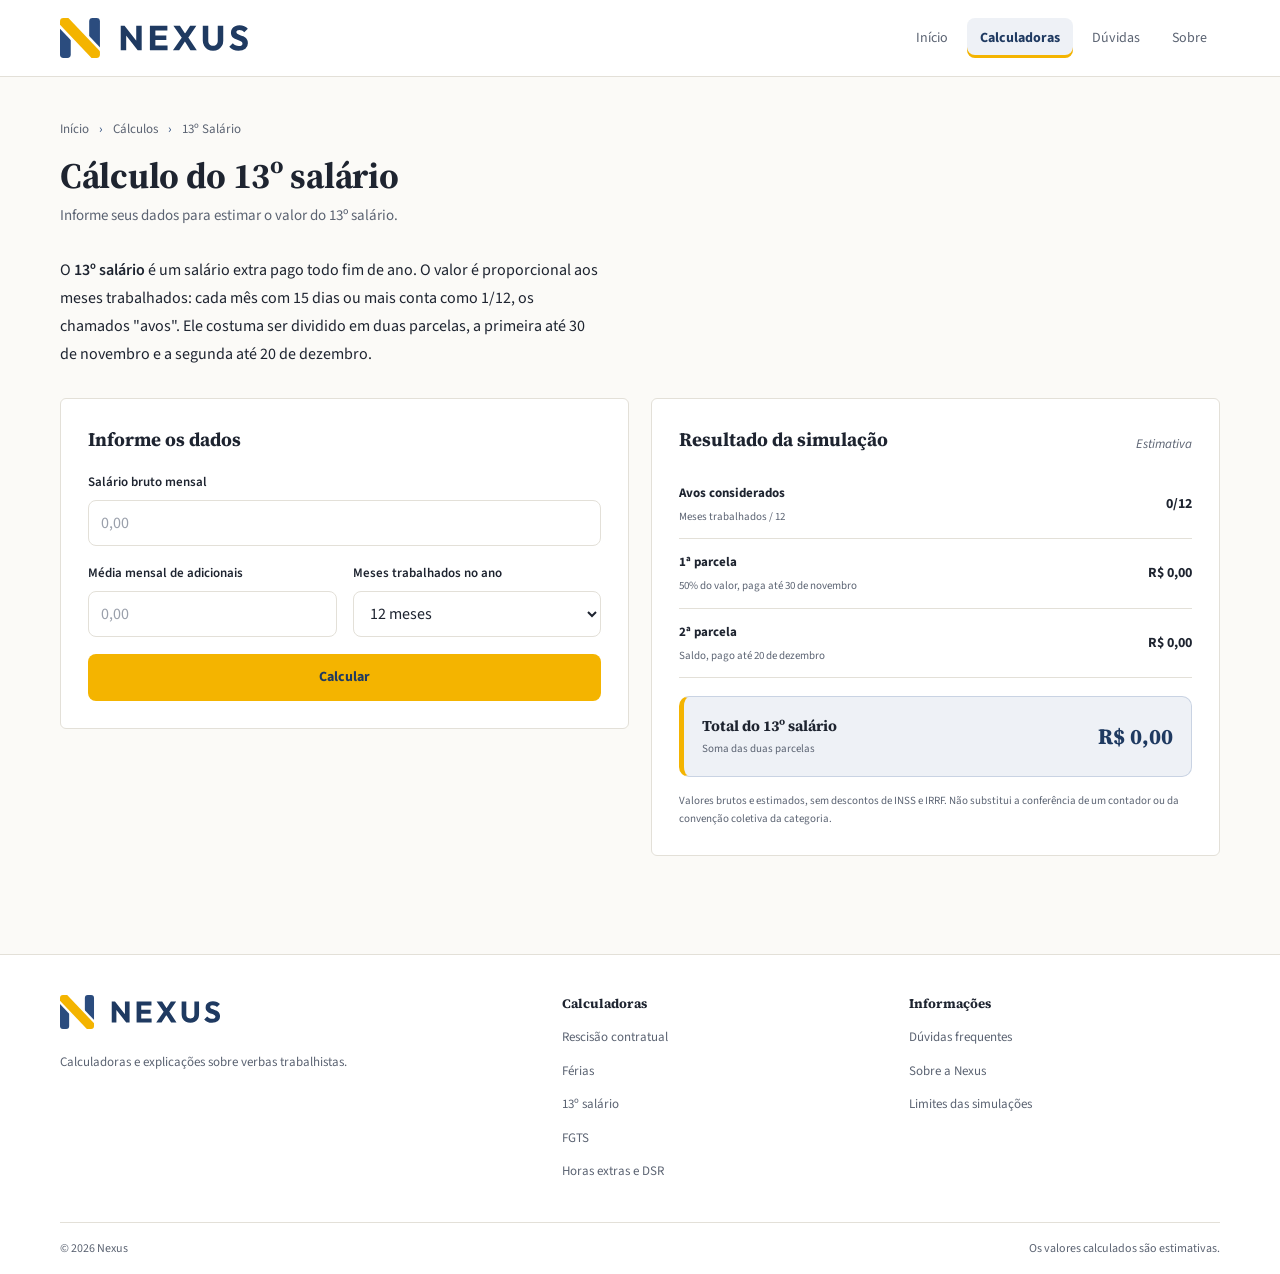
==== pages/decimo-terceiro.html @ 09d4d83d "Add files via upload" ====
<!DOCTYPE html>
<html lang="pt-BR">
<head>
    <meta charset="UTF-8">
    <meta name="viewport" content="width=device-width, initial-scale=1.0">
    <meta name="description" content="Estime o 13º salário proporcional e o valor de cada parcela.">
    <meta name="theme-color" content="#2B4C7E">
    <title>Calculadora de 13º salário | Nexus</title>
    <link rel="stylesheet" href="../assets/css/main.css">
    <link rel="icon" href="../assets/img/icone.svg" type="image/svg+xml">
    <link rel="icon" href="../assets/img/icone.png" type="image/png" sizes="192x192">
    <link rel="apple-touch-icon" href="../assets/img/icone.png">
</head>

<body>
    <header class="site-header">
        <div class="header-inner">
            <a class="logo" href="../index.html" aria-label="Nexus, página inicial"><img src="../assets/img/logo.svg" alt="Nexus" width="189" height="40"></a>
            <nav>
                <ul class="nav-list">
                    <li><a href="../index.html">Início</a></li>
                    <li><a href="../index.html#calculadoras" aria-current="page">Calculadoras</a></li>
                    <li><a href="duvidas.html">Dúvidas</a></li>
                    <li><a href="sobre.html">Sobre</a></li>
                </ul>
            </nav>
        </div>
    </header>

    <main class="page-main">
        <section class="titulo">
            <div class="breadcrumb">Início <span>›</span> Cálculos <span>›</span> 13º Salário</div>
            <div class="titulo-conteudo">
                <h1>Cálculo do 13º salário</h1>
                <p>Informe seus dados para estimar o valor do 13º salário.</p>
            </div>
        </section>

        <section class="intro">
            <p>O <strong>13º salário</strong> é um salário extra pago todo fim de ano. O valor é proporcional aos meses trabalhados: cada mês com 15 dias ou mais conta como 1/12, os chamados "avos". Ele costuma ser dividido em duas parcelas, a primeira até 30 de novembro e a segunda até 20 de dezembro.</p>
        </section>

        <div class="calculadora">
            <div class="container-forms">
                <h2>Informe os dados</h2>
                <div class="campo">
                    <label for="salario">Salário bruto mensal</label>
                    <input type="number" id="salario" placeholder="0,00" min="0" step="0.01">
                </div>
                <div class="campo">
                    <label for="variaveis">Média mensal de adicionais</label>
                    <input type="number" id="variaveis" placeholder="0,00" min="0" step="0.01">
                </div>
                <div class="campo">
                    <label for="meses">Meses trabalhados no ano</label>
                    <select id="meses">
                        <option value="12">12 meses</option>
                        <option value="11">11 meses</option>
                        <option value="10">10 meses</option>
                        <option value="9">9 meses</option>
                        <option value="8">8 meses</option>
                        <option value="7">7 meses</option>
                        <option value="6">6 meses</option>
                        <option value="5">5 meses</option>
                        <option value="4">4 meses</option>
                        <option value="3">3 meses</option>
                        <option value="2">2 meses</option>
                        <option value="1">1 mês</option>
                    </select>
                </div>
                <p class="erro" id="erro" role="alert"></p>
                <button class="btn-calcular" id="calcular" type="button">Calcular</button>
            </div>

            <div class="card resultado">
                <div class="resultado-topo">
                    <h2>Resultado da simulação</h2>
                    <span class="badge">Estimativa</span>
                </div>
                <div class="resultado-item">
                    <div>
                        <strong>Avos considerados</strong>
                        <small>Meses trabalhados / 12</small>
                    </div>
                    <strong id="r-avos">0/12</strong>
                </div>
                <div class="resultado-item">
                    <div>
                        <strong>1ª parcela</strong>
                        <small>50% do valor, paga até 30 de novembro</small>
                    </div>
                    <strong id="r-p1">R$ 0,00</strong>
                </div>
                <div class="resultado-item">
                    <div>
                        <strong>2ª parcela</strong>
                        <small>Saldo, pago até 20 de dezembro</small>
                    </div>
                    <strong id="r-p2">R$ 0,00</strong>
                </div>
                <div class="total">
                    <div>
                        <strong>Total do 13º salário</strong>
                        <small>Soma das duas parcelas</small>
                    </div>
                    <strong id="r-total">R$ 0,00</strong>
                </div>
                <small class="nota">Valores brutos e estimados, sem descontos de INSS e IRRF. Não substitui a conferência de um contador ou da convenção coletiva da categoria.</small>
            </div>
        </div>
    </main>

    <footer class="site-footer">
        <div class="footer-inner">
            <div class="footer-brand">
                <a class="footer-logo" href="../index.html" aria-label="Nexus, página inicial"><img src="../assets/img/logo.svg" alt="Nexus" width="161" height="34"></a>
                <p>Calculadoras e explicações sobre verbas trabalhistas.</p>
            </div>
            <div>
                <h2>Calculadoras</h2>
                <ul>
                    <li><a href="recisao.html">Rescisão contratual</a></li>
                    <li><a href="ferias.html">Férias</a></li>
                    <li><a href="decimo-terceiro.html">13º salário</a></li>
                    <li><a href="fgts.html">FGTS</a></li>
                    <li><a href="horas-extras.html">Horas extras e DSR</a></li>
                </ul>
            </div>
            <div>
                <h2>Informações</h2>
                <ul>
                    <li><a href="duvidas.html">Dúvidas frequentes</a></li>
                    <li><a href="sobre.html">Sobre a Nexus</a></li>
                    <li><a href="sobre.html#seguranca">Limites das simulações</a></li>
                </ul>
            </div>
        </div>
        <div class="footer-bottom">
            <span>© 2026 Nexus</span>
            <span>Os valores calculados são estimativas.</span>
        </div>
    </footer>

    <script src="../assets/js/utils.js"></script>
    <script src="../assets/js/decimo-terceiro.js"></script>
</body>
</html>
---- assets/css/main.css ----
@import url('https://fonts.googleapis.com/css2?family=Source+Sans+3:wght@400;500;600;700&family=Source+Serif+4:wght@500;600;700&display=swap');

:root {
    --brand: #2B4C7E;
    --brand-dark: #1F3A61;
    --accent: #F4B400;
    --accent-dark: #DB9F00;
    --accent-soft: #FFF3CC;
    --soft: #EEF1F6;
    --bg: #FBFAF7;
    --surface: #FFFFFF;
    --text: #1E2430;
    --muted: #5B6372;
    --border: #E3E0D8;
    --radius: 6px;
}

* {
    box-sizing: border-box;
}

html {
    scroll-behavior: smooth;
}

body {
    margin: 0;
    min-height: 100vh;
    background: var(--bg);
    color: var(--text);
    font-family: 'Source Sans 3', system-ui, sans-serif;
    line-height: 1.6;
}

a {
    color: inherit;
}

button,
input,
select {
    font: inherit;
}

.site-header {
    background: var(--surface);
    border-bottom: 1px solid var(--border);
}

.header-inner {
    width: min(92%, 1160px);
    min-height: 76px;
    margin: auto;
    display: flex;
    align-items: center;
    justify-content: space-between;
    gap: 24px;
}

.logo,
.footer-logo {
    display: inline-flex;
    align-items: center;
    text-decoration: none;
}

.logo img,
.footer-logo img {
    display: block;
    width: auto;
}

.logo img {
    height: 40px;
}

.footer-logo img {
    height: 34px;
}

.nav-list {
    display: flex;
    gap: 6px;
    list-style: none;
    margin: 0;
    padding: 0;
}

.nav-list a {
    display: block;
    padding: 9px 13px;
    border-radius: 8px;
    color: var(--muted);
    text-decoration: none;
    font-size: 14px;
}

.nav-list a:hover {
    background: var(--soft);
    color: var(--brand-dark);
}

.nav-list a[aria-current="page"] {
    background: var(--soft);
    color: var(--brand-dark);
    font-weight: 700;
    box-shadow: inset 0 -3px 0 var(--accent);
}

.page-main {
    padding-bottom: 54px;
}

.titulo,
.calculadora,
.pagina {
    width: min(92%, 1160px);
    margin-inline: auto;
}

.titulo {
    padding: 42px 0 28px;
}

.breadcrumb {
    font-size: 13px;
    color: var(--muted);
    margin-bottom: 14px;
}

.breadcrumb span {
    padding: 0 7px;
    color: var(--brand);
}

.titulo-conteudo h1 {
    font: 700 clamp(27px, 4vw, 36px)/1.2 'Source Serif 4', Georgia, serif;
    letter-spacing: -0.3px;
    margin: 0 0 7px;
}

.titulo p {
    margin: 0;
    color: var(--muted);
    font-size: 15px;
}

.intro {
    width: min(92%, 1160px);
    margin: 0 auto 30px;
}

.intro p {
    max-width: 68ch;
    margin: 0;
    font-size: 16px;
    line-height: 1.75;
}

.intro strong {
    font-weight: 600;
}

.calculadora {
    display: grid;
    grid-template-columns: minmax(0, 1fr) minmax(0, 1fr);
    align-items: start;
    gap: 22px;
    margin-bottom: 24px;
}

.container-forms,
.card.resultado {
    min-width: 0;
    padding: 27px;
    border: 1px solid var(--border);
    border-radius: var(--radius);
    background: var(--surface);
}

.container-forms {
    display: grid;
    grid-template-columns: repeat(2, minmax(0, 1fr));
    gap: 0 16px;
}

.container-forms h2,
.container-forms > .campo:first-of-type,
.opcao,
.erro,
.btn-calcular {
    grid-column: 1 / -1;
}

.container-forms h2,
.resultado-topo h2 {
    font: 700 19px 'Source Serif 4', Georgia, serif;
    margin: 0 0 20px;
}

.campo {
    min-width: 0;
    margin-bottom: 17px;
}

.campo label {
    display: block;
    margin-bottom: 7px;
    font-size: 13px;
    font-weight: 600;
    color: var(--text);
}

.campo input,
.campo select {
    width: 100%;
    height: 46px;
    padding: 0 12px;
    border: 1px solid var(--border);
    border-radius: 8px;
    background: #fff;
    color: var(--text);
    outline: none;
}

.campo input::placeholder {
    color: #9aa0ab;
}

.campo input:focus,
.campo select:focus {
    border-color: var(--brand);
    box-shadow: 0 0 0 3px rgba(43, 76, 126, 0.15);
}

.campo select {
    cursor: pointer;
}

.opcao {
    display: flex;
    align-items: center;
    gap: 13px;
    padding: 15px 0;
    margin: 4px 0 14px;
    border-top: 1px solid var(--border);
}

.opcao strong {
    display: block;
    font-size: 13px;
    margin-bottom: 3px;
}

.opcao small {
    display: block;
    color: var(--muted);
    font-size: 12px;
}

.switch {
    width: 44px;
    height: 25px;
    padding: 3px;
    flex: 0 0 auto;
    border: 0;
    border-radius: 30px;
    background: #a9afba;
    cursor: pointer;
}

.switch div {
    width: 19px;
    height: 19px;
    border-radius: 50%;
    background: white;
    transition: transform 0.18s;
}

.switch.ativo {
    background: var(--brand);
}

.switch.ativo div {
    transform: translateX(19px);
}

.btn-calcular {
    min-height: 47px;
    border: 0;
    border-radius: 8px;
    background: var(--accent);
    color: var(--brand-dark);
    font-weight: 700;
    font-size: 14px;
    cursor: pointer;
}

.btn-calcular:hover {
    background: var(--accent-dark);
}

.btn-calcular:focus-visible,
a:focus-visible,
.switch:focus-visible {
    outline: 3px solid rgba(43, 76, 126, 0.4);
    outline-offset: 3px;
}

.resultado-topo {
    display: flex;
    align-items: center;
    justify-content: space-between;
    gap: 12px;
    margin-bottom: 8px;
}

.resultado-topo h2 {
    margin-bottom: 10px;
}

.badge {
    color: var(--muted);
    font-size: 13px;
    font-style: italic;
}

.resultado-item {
    min-height: 64px;
    display: flex;
    align-items: center;
    justify-content: space-between;
    gap: 18px;
    padding: 13px 0;
    border-bottom: 1px solid var(--border);
}

.resultado-item div,
.total div {
    display: flex;
    flex-direction: column;
    gap: 4px;
}

.resultado-item strong {
    font-size: 13px;
}

.resultado-item small,
.total small {
    color: var(--muted);
    font-size: 11px;
}

.resultado-item > strong {
    white-space: nowrap;
    font-size: 14px;
}

.total {
    display: flex;
    align-items: center;
    justify-content: space-between;
    gap: 18px;
    margin-top: 18px;
    padding: 18px;
    border: 1px solid #c9d3e3;
    border-left: 5px solid var(--accent);
    border-radius: 10px;
    background: var(--soft);
}

.total div strong {
    font: 700 15px 'Source Serif 4', Georgia, serif;
}

.total > strong {
    color: var(--brand-dark);
    font: 800 22px 'Source Serif 4', Georgia, serif;
    white-space: nowrap;
}

.erro {
    margin: 0 0 12px;
    color: #a33131;
    font-size: 13px;
}

.erro:empty {
    display: none;
}

.nota {
    display: block;
    margin-top: 15px;
    color: var(--muted);
    font-size: 11px;
    line-height: 1.65;
}

.pagina {
    max-width: 900px;
    display: grid;
    gap: 18px;
    margin-bottom: 30px;
}

.card:target {
    border-color: var(--accent);
    box-shadow: 0 0 0 4px var(--accent-soft);
}

.pagina .card {
    scroll-margin-top: 24px;
}

.pagina .card p,
.card.resultado > p {
    color: var(--muted);
    font-size: 14px;
    line-height: 1.8;
}

details {
    border-bottom: 1px solid var(--border);
}

details:last-child {
    border-bottom: 0;
}

summary {
    padding: 16px 0;
    color: var(--text);
    cursor: pointer;
    font-size: 14px;
    font-weight: 600;
}

summary:hover {
    color: var(--brand-dark);
}

details p {
    padding: 0 0 16px;
    margin: 0;
    color: var(--muted);
    font-size: 13px;
    line-height: 1.75;
}

.site-footer {
    margin-top: 20px;
    background: #fff;
    border-top: 1px solid var(--border);
}

.footer-inner {
    width: min(92%, 1160px);
    margin: auto;
    padding: 40px 0 30px;
    display: grid;
    grid-template-columns: 1.5fr 1fr 1fr;
    gap: 36px;
}

.footer-brand p {
    max-width: 300px;
    color: var(--muted);
    font-size: 13px;
    line-height: 1.7;
}

.footer-inner h2 {
    font: 700 13px 'Source Serif 4', Georgia, serif;
    margin: 0 0 12px;
}

.footer-inner ul {
    list-style: none;
    margin: 0;
    padding: 0;
}

.footer-inner li {
    margin: 0 0 8px;
}

.footer-inner li a {
    color: var(--muted);
    text-decoration: none;
    font-size: 13px;
}

.footer-inner li a:hover {
    color: var(--brand-dark);
}

.footer-bottom {
    width: min(92%, 1160px);
    margin: auto;
    padding: 16px 0;
    border-top: 1px solid var(--border);
    display: flex;
    justify-content: space-between;
    gap: 15px;
    color: var(--muted);
    font-size: 12px;
}

.hero {
    width: min(92%, 1160px);
    margin: auto;
    padding: clamp(65px, 9vw, 112px) 0 82px;
    display: grid;
    grid-template-columns: minmax(0, 1fr) auto;
    align-items: center;
    gap: 48px;
}

.hero-art {
    width: clamp(220px, 28vw, 320px);
    height: auto;
}

.hero h1 {
    max-width: 760px;
    margin: 0;
    font: 600 clamp(34px, 5.5vw, 54px)/1.15 'Source Serif 4', Georgia, serif;
    letter-spacing: -0.8px;
}

.hero-text {
    max-width: 610px;
    margin: 22px 0 28px;
    color: var(--muted);
    font-size: 17px;
    line-height: 1.7;
}

.hero-button {
    display: inline-flex;
    align-items: center;
    min-height: 48px;
    padding: 0 22px;
    border-radius: 8px;
    background: var(--accent);
    color: var(--brand-dark);
    text-decoration: none;
    font-size: 14px;
    font-weight: 700;
}

.hero-button:hover {
    background: var(--accent-dark);
}

.services-section {
    padding: 66px 4% 76px;
    background: #fff;
    border-block: 1px solid var(--border);
}

.section-heading,
.ferramentas {
    width: min(100%, 1160px);
    margin-inline: auto;
}

.section-heading {
    margin-bottom: 28px;
}

.section-heading h2,
.notice h2 {
    font: 700 clamp(24px, 4vw, 32px) 'Source Serif 4', Georgia, serif;
    letter-spacing: -0.7px;
    margin: 0 0 8px;
}

.section-heading > p:last-child {
    margin: 0;
    color: var(--muted);
    font-size: 14px;
}

.ferramentas {
    list-style: none;
    margin-block: 0;
    padding: 0;
}

.ferramentas li {
    border-top: 1px solid var(--border);
}

.ferramentas li:last-child {
    border-bottom: 1px solid var(--border);
}

.ferramentas a {
    display: grid;
    grid-template-columns: 48px 200px 1fr;
    align-items: center;
    gap: 6px 24px;
    padding: 18px 4px;
    text-decoration: none;
}

.ferramentas .icone {
    width: 48px;
    height: 48px;
    display: grid;
    place-items: center;
    border-radius: 12px;
    background: var(--accent-soft);
    color: var(--brand-dark);
    transition: background 0.15s;
}

.ferramentas .icone svg {
    width: 26px;
    height: 26px;
    fill: none;
    stroke: currentColor;
    stroke-width: 1.8;
    stroke-linecap: round;
    stroke-linejoin: round;
}

.ferramentas a:hover .icone {
    background: var(--accent);
}

.ferramentas a:hover {
    background: var(--bg);
}

.ferramentas h3 {
    margin: 0;
    font: 600 19px 'Source Serif 4', Georgia, serif;
}

.ferramentas p {
    margin: 0;
    color: var(--muted);
    font-size: 15px;
}

.notice {
    width: min(92%, 1160px);
    margin: 58px auto;
    padding: 22px 0 0;
    border-top: 1px solid var(--border);
}

.notice h2 {
    font-size: 19px;
}

.notice p {
    max-width: 64ch;
    margin: 0;
    color: var(--muted);
    font-size: 14px;
    line-height: 1.8;
}

@media (max-width: 850px) {
    .calculadora {
        grid-template-columns: 1fr;
    }

    .footer-inner {
        grid-template-columns: repeat(2, minmax(0, 1fr));
    }
}

@media (max-width: 700px) {
    .ferramentas a {
        grid-template-columns: 48px 1fr;
        align-items: start;
        gap: 2px 16px;
    }

    .ferramentas .icone {
        grid-row: span 2;
    }

    .hero {
        grid-template-columns: 1fr;
        gap: 32px;
    }

    .hero-art {
        width: 190px;
    }
}

@media (max-width: 560px) {
    .header-inner {
        min-height: unset;
        padding: 14px 0;
        flex-direction: column;
        gap: 8px;
    }

    .nav-list {
        flex-wrap: wrap;
        justify-content: center;
    }

    .nav-list a {
        padding: 8px 10px;
        font-size: 13px;
    }

    .titulo {
        padding-top: 30px;
    }

    .titulo p {
        font-size: 14px;
    }

    .container-forms,
    .card.resultado {
        padding: 20px;
    }

    .container-forms {
        grid-template-columns: 1fr;
    }

    .container-forms h2,
    .container-forms > .campo:first-of-type,
    .opcao,
    .erro,
    .btn-calcular {
        grid-column: 1;
    }

    .resultado-topo {
        align-items: flex-start;
        flex-direction: column;
    }

    .total {
        align-items: flex-start;
        flex-direction: column;
    }

    .total > strong {
        font-size: 21px;
    }

    .footer-inner {
        grid-template-columns: 1fr;
        gap: 22px;
        padding: 32px 0 24px;
    }

    .footer-bottom {
        flex-direction: column;
    }

    .services-section {
        padding: 52px 4% 58px;
    }

    .hero {
        padding: 62px 0 68px;
    }

    .hero h1 {
        letter-spacing: -0.5px;
    }

    .hero-text {
        font-size: 15px;
    }
}
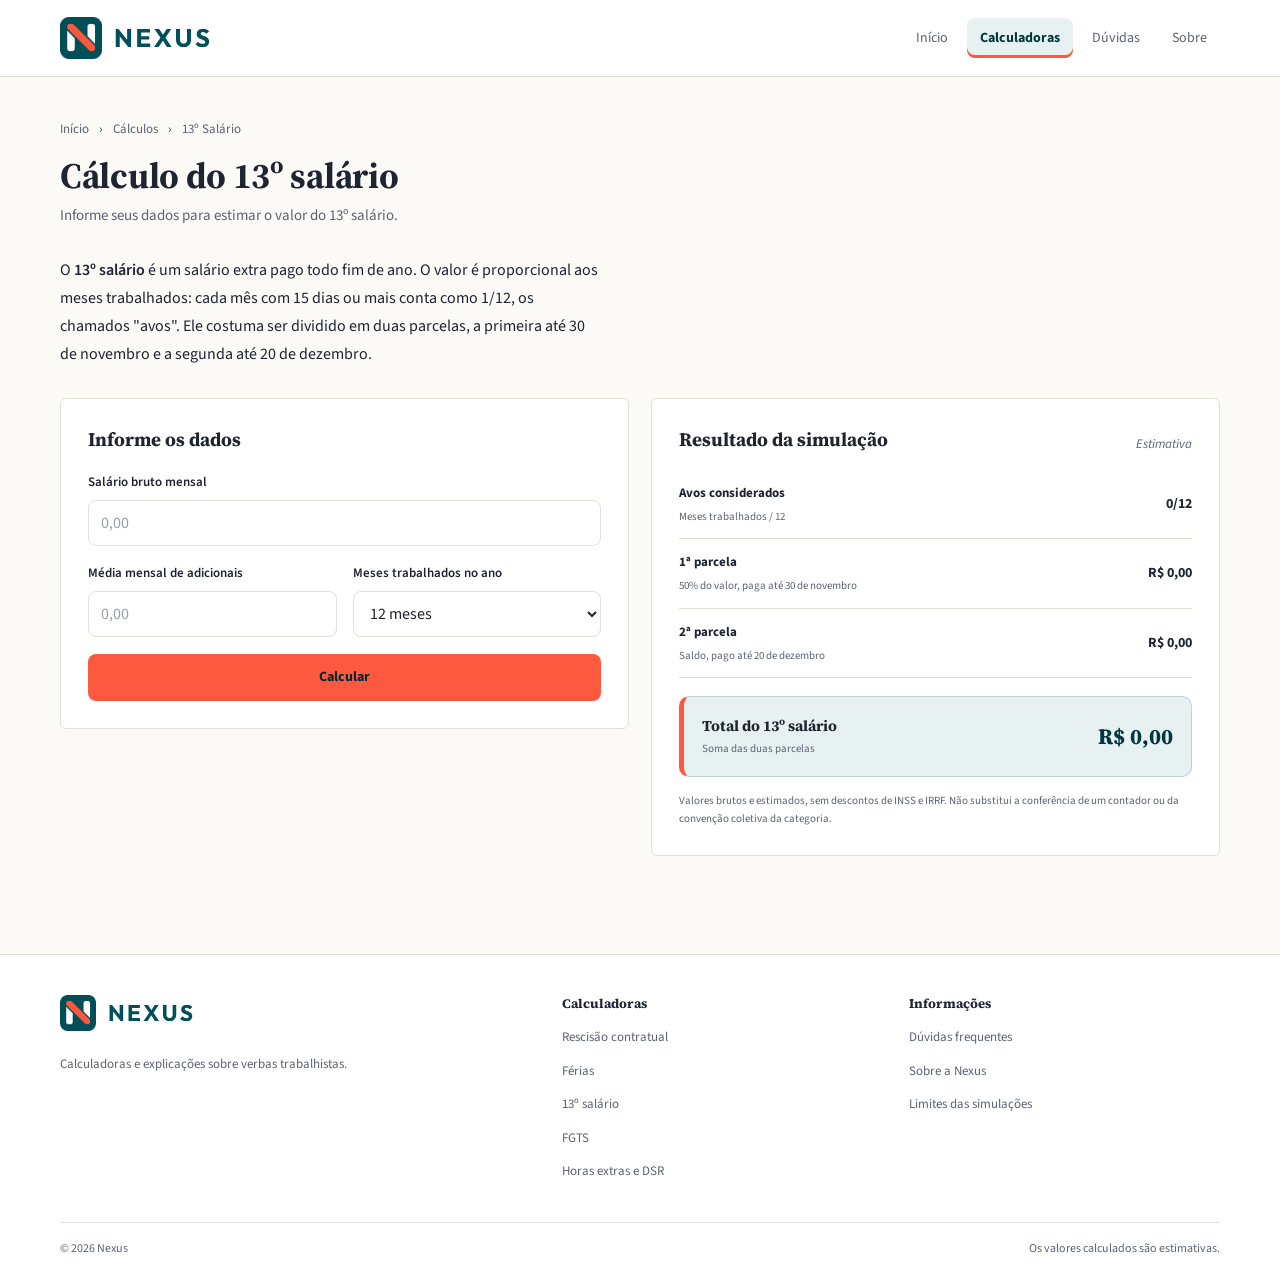
==== commit dea48058: "Add files via upload" ====
--- a/pages/decimo-terceiro.html
+++ b/pages/decimo-terceiro.html
@@ -4,18 +4,17 @@
     <meta charset="UTF-8">
     <meta name="viewport" content="width=device-width, initial-scale=1.0">
     <meta name="description" content="Estime o 13º salário proporcional e o valor de cada parcela.">
-    <meta name="theme-color" content="#2B4C7E">
+    <meta name="theme-color" content="#014F59">
     <title>Calculadora de 13º salário | Nexus</title>
     <link rel="stylesheet" href="../assets/css/main.css">
-    <link rel="icon" href="../assets/img/icone.svg" type="image/svg+xml">
     <link rel="icon" href="../assets/img/icone.png" type="image/png" sizes="192x192">
-    <link rel="apple-touch-icon" href="../assets/img/icone.png">
+    <link rel="apple-touch-icon" href="../assets/img/apple-touch-icon.png">
 </head>
 
 <body>
     <header class="site-header">
         <div class="header-inner">
-            <a class="logo" href="../index.html" aria-label="Nexus, página inicial"><img src="../assets/img/logo.svg" alt="Nexus" width="189" height="40"></a>
+            <a class="logo" href="../index.html" aria-label="Nexus, página inicial"><img class="logo-icone" src="../assets/img/icone.png" alt="" width="42" height="42"><img class="logo-nome" src="../assets/img/nexus-nome.svg" alt="Nexus" width="96" height="18"></a>
             <nav>
                 <ul class="nav-list">
                     <li><a href="../index.html">Início</a></li>
@@ -113,7 +112,7 @@
     <footer class="site-footer">
         <div class="footer-inner">
             <div class="footer-brand">
-                <a class="footer-logo" href="../index.html" aria-label="Nexus, página inicial"><img src="../assets/img/logo.svg" alt="Nexus" width="161" height="34"></a>
+                <a class="footer-logo" href="../index.html" aria-label="Nexus, página inicial"><img class="logo-icone" src="../assets/img/icone.png" alt="" width="36" height="36"><img class="logo-nome" src="../assets/img/nexus-nome.svg" alt="Nexus" width="85" height="16"></a>
                 <p>Calculadoras e explicações sobre verbas trabalhistas.</p>
             </div>
             <div>
--- a/assets/css/main.css
+++ b/assets/css/main.css
@@ -1,12 +1,13 @@
 @import url('https://fonts.googleapis.com/css2?family=Source+Sans+3:wght@400;500;600;700&family=Source+Serif+4:wght@500;600;700&display=swap');
 
 :root {
-    --brand: #2B4C7E;
-    --brand-dark: #1F3A61;
-    --accent: #F4B400;
-    --accent-dark: #DB9F00;
-    --accent-soft: #FFF3CC;
-    --soft: #EEF1F6;
+    --brand: #014F59;
+    --brand-dark: #013840;
+    --accent: #FC593E;
+    --accent-hover: #FF745C;
+    --accent-soft: #FFE8E2;
+    --on-accent: #012A30;
+    --soft: #E8F1F2;
     --bg: #FBFAF7;
     --surface: #FFFFFF;
     --text: #1E2430;
@@ -61,6 +62,7 @@
 .footer-logo {
     display: inline-flex;
     align-items: center;
+    gap: 12px;
     text-decoration: none;
 }
 
@@ -70,12 +72,20 @@
     width: auto;
 }
 
-.logo img {
-    height: 40px;
-}
-
-.footer-logo img {
-    height: 34px;
+.logo .logo-icone {
+    height: 42px;
+}
+
+.logo .logo-nome {
+    height: 18px;
+}
+
+.footer-logo .logo-icone {
+    height: 36px;
+}
+
+.footer-logo .logo-nome {
+    height: 16px;
 }
 
 .nav-list {
@@ -230,7 +240,7 @@
 .campo input:focus,
 .campo select:focus {
     border-color: var(--brand);
-    box-shadow: 0 0 0 3px rgba(43, 76, 126, 0.15);
+    box-shadow: 0 0 0 3px rgba(1, 79, 89, 0.15);
 }
 
 .campo select {
@@ -290,20 +300,20 @@
     border: 0;
     border-radius: 8px;
     background: var(--accent);
-    color: var(--brand-dark);
+    color: var(--on-accent);
     font-weight: 700;
     font-size: 14px;
     cursor: pointer;
 }
 
 .btn-calcular:hover {
-    background: var(--accent-dark);
+    background: var(--accent-hover);
 }
 
 .btn-calcular:focus-visible,
 a:focus-visible,
 .switch:focus-visible {
-    outline: 3px solid rgba(43, 76, 126, 0.4);
+    outline: 3px solid rgba(1, 79, 89, 0.4);
     outline-offset: 3px;
 }
 
@@ -364,7 +374,7 @@
     gap: 18px;
     margin-top: 18px;
     padding: 18px;
-    border: 1px solid #c9d3e3;
+    border: 1px solid #BCD3D7;
     border-left: 5px solid var(--accent);
     border-radius: 10px;
     background: var(--soft);
@@ -545,14 +555,14 @@
     padding: 0 22px;
     border-radius: 8px;
     background: var(--accent);
-    color: var(--brand-dark);
+    color: var(--on-accent);
     text-decoration: none;
     font-size: 14px;
     font-weight: 700;
 }
 
 .hero-button:hover {
-    background: var(--accent-dark);
+    background: var(--accent-hover);
 }
 
 .services-section {
